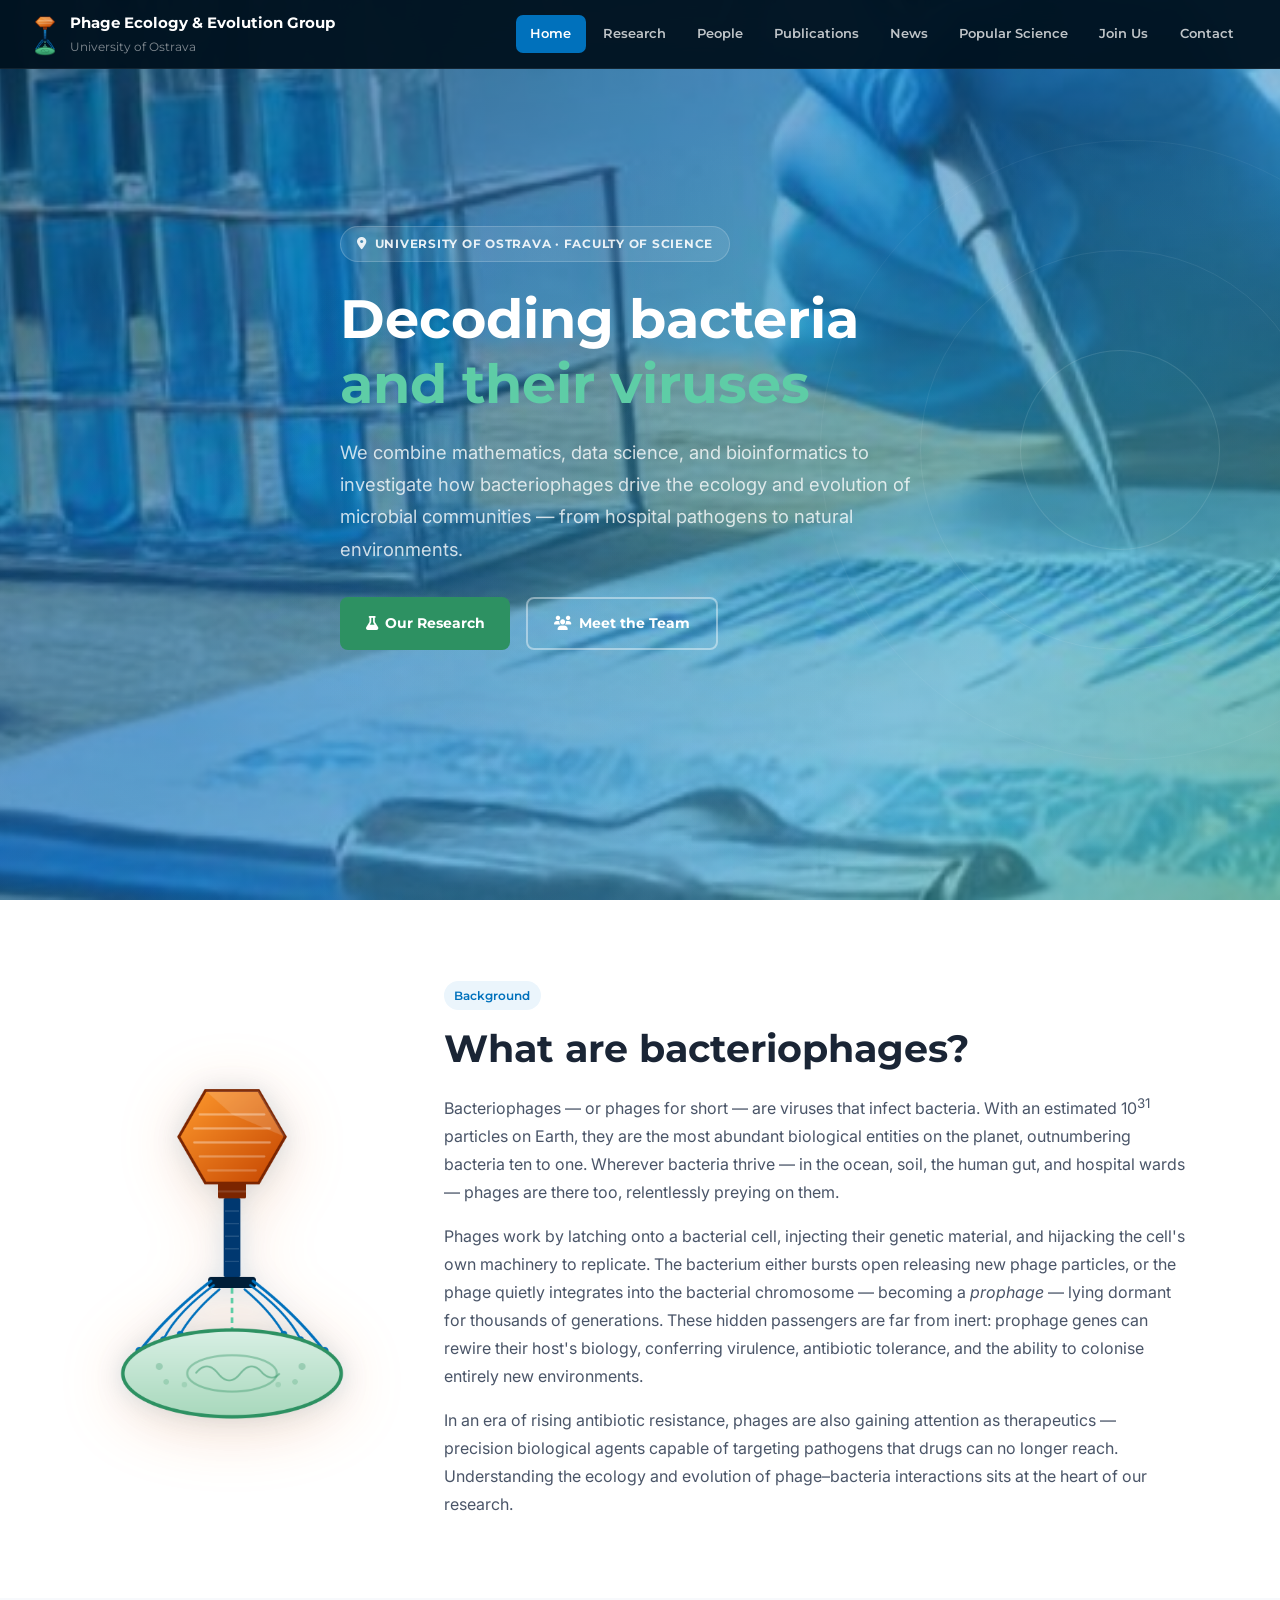
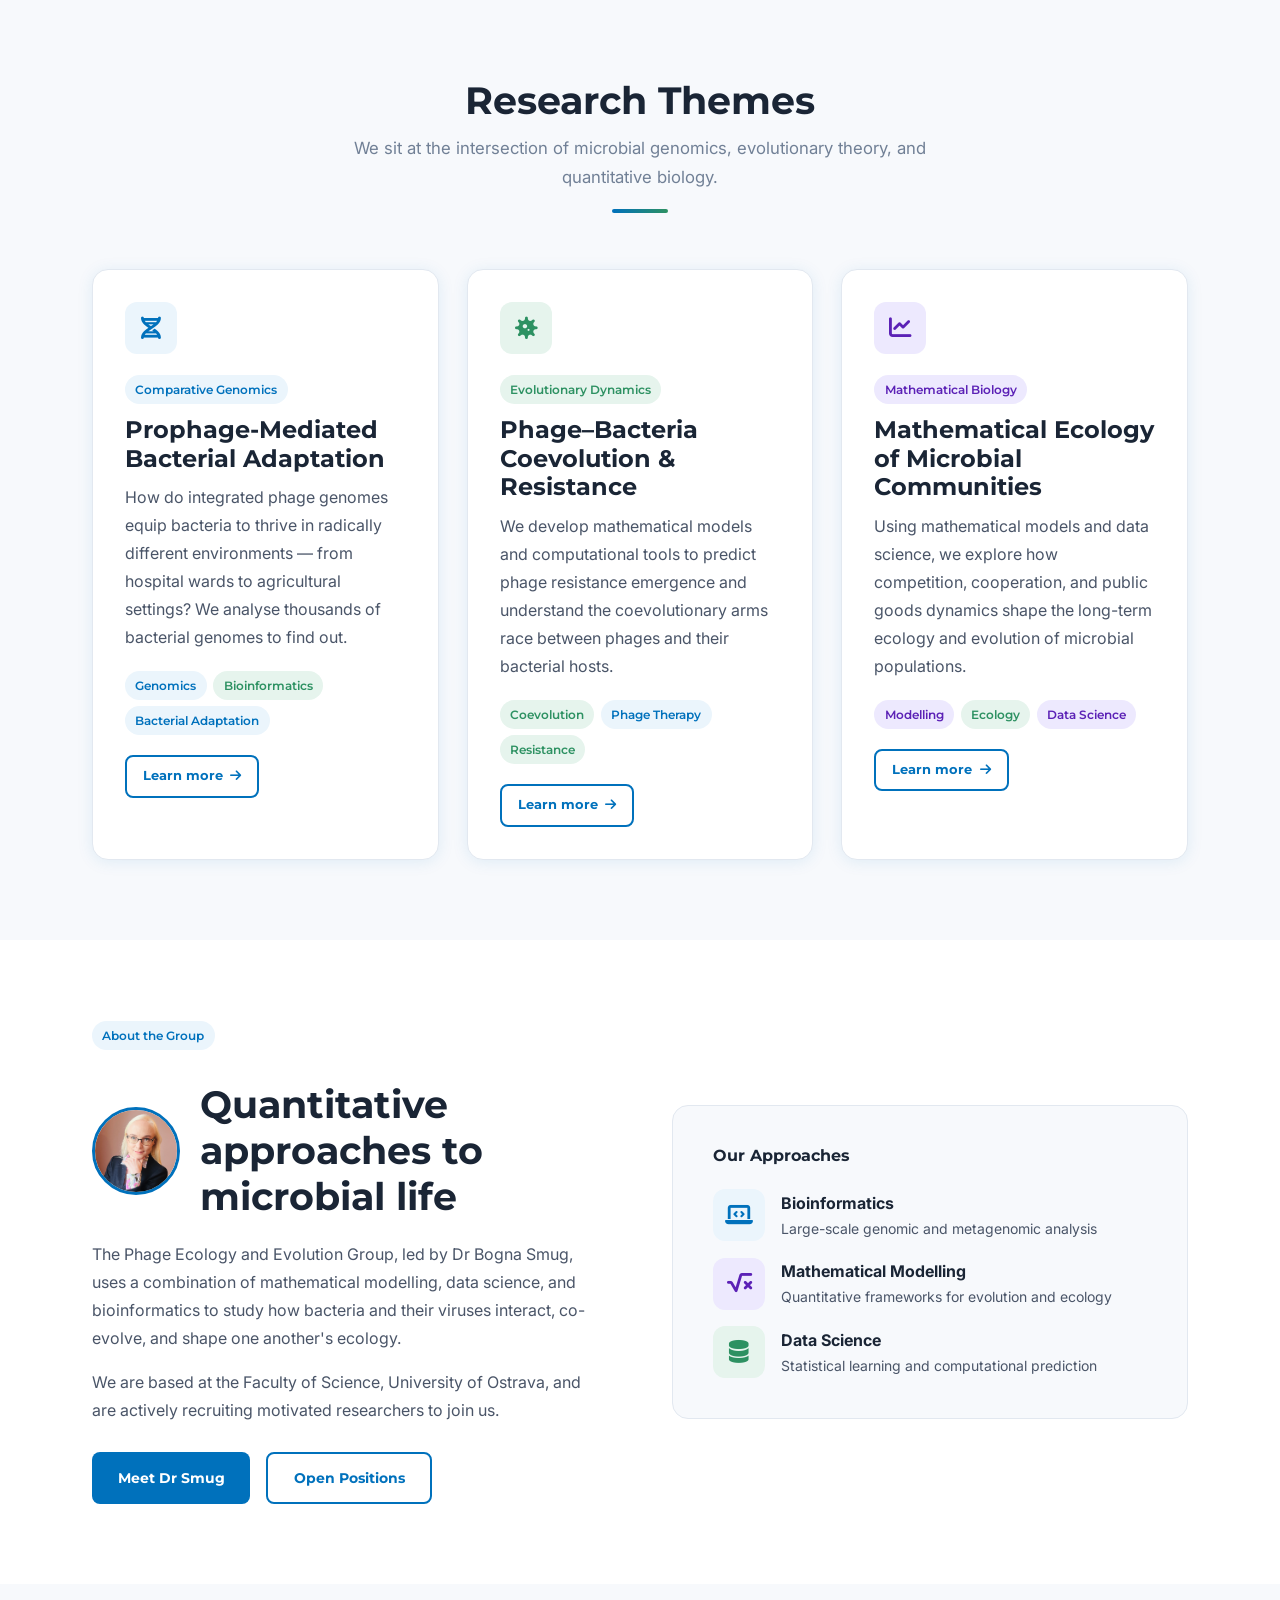
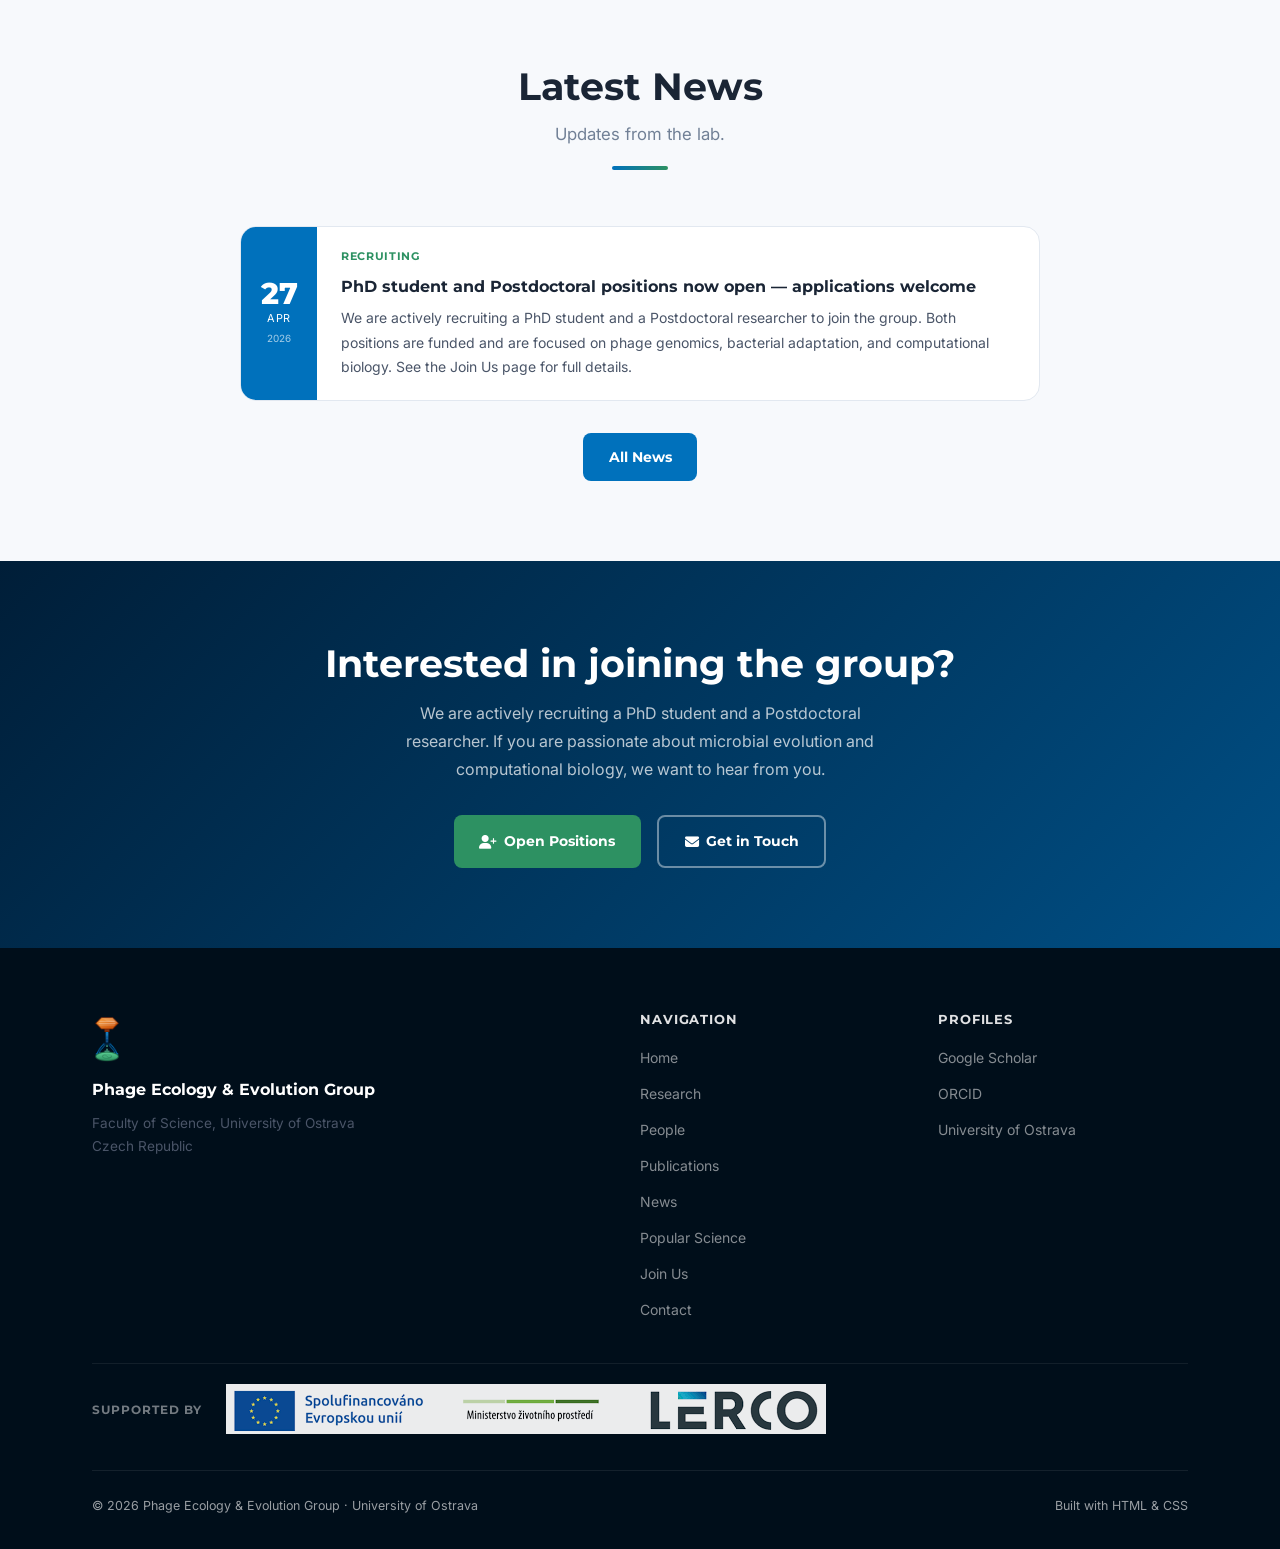
==== index.html @ f540ba01 "first version of the webpage" ====
<!DOCTYPE html>
<html lang="en">
<head>
  <meta charset="UTF-8">
  <meta name="viewport" content="width=device-width, initial-scale=1.0">
  <meta name="description" content="Phage Ecology and Evolution Group at the University of Ostrava — mathematical, computational, and genomic approaches to microbial ecology and evolution.">
  <title>Phage Ecology &amp; Evolution Group | University of Ostrava</title>
  <link rel="stylesheet" href="css/style.css">
  <link rel="stylesheet" href="https://cdnjs.cloudflare.com/ajax/libs/font-awesome/6.5.0/css/all.min.css">
</head>
<body>

<!-- NAV -->
<nav>
  <div class="nav-inner">
    <a href="index.html" class="nav-brand">
      <img src="images/group-logo.png" alt="Phage Ecology and Evolution Group" class="group-logo">
      <div>
        Phage Ecology &amp; Evolution Group
        <span class="nav-brand-sub">University of Ostrava</span>
      </div>
    </a>
    <ul class="nav-menu">
      <li><a href="index.html"        class="active">Home</a></li>
      <li><a href="research.html">Research</a></li>
      <li><a href="people.html">People</a></li>
      <li><a href="publications.html">Publications</a></li>
      <li><a href="news.html">News</a></li>
      <li><a href="popular-science.html">Popular Science</a></li>
      <li><a href="join.html">Join Us</a></li>
      <li><a href="contact.html">Contact</a></li>
    </ul>
    <button class="hamburger" aria-label="Toggle menu">
      <span></span><span></span><span></span>
    </button>
  </div>
</nav>

<!-- HERO -->
<section class="hero">
  <div class="hero-deco" aria-hidden="true">
    <div class="hd1"></div><div class="hd2"></div><div class="hd3"></div>
  </div>
  <div class="container">
    <div class="hero-content">
      <div class="eyebrow">
        <i class="fa-solid fa-location-dot"></i>
        University of Ostrava · Faculty of Science
      </div>
      <h1>Decoding bacteria<br><em>and their viruses</em></h1>
      <p>We combine mathematics, data science, and bioinformatics to investigate how bacteriophages drive the ecology and evolution of microbial communities — from hospital pathogens to natural environments.</p>
      <div class="hero-btns">
        <a href="research.html" class="btn btn-green"><i class="fa-solid fa-flask"></i> Our Research</a>
        <a href="people.html"   class="btn btn-ghost"><i class="fa-solid fa-users"></i> Meet the Team</a>
      </div>
    </div>
  </div>
</section>

<!-- WHAT ARE BACTERIOPHAGES -->
<section class="section">
  <div class="container">
    <div class="phage-explainer">

      <div class="phage-explainer-img">
        <img src="images/logo.png" alt="Bacteriophage injecting DNA into a bacterial cell"
             style="width:100%;max-width:300px;height:auto;display:block;margin:0 auto;
                    filter:drop-shadow(0 8px 32px rgba(255,120,20,.22))
                           drop-shadow(0 2px 12px rgba(0,113,188,.18));">
      </div>

      <div class="phage-explainer-text">
        <span class="tag tag-b" style="margin-bottom:1rem;">Background</span>
        <h2 style="margin-bottom:1.25rem;">What are bacteriophages?</h2>
        <p>Bacteriophages — or phages for short — are viruses that infect bacteria. With an estimated 10<sup>31</sup> particles on Earth, they are the most abundant biological entities on the planet, outnumbering bacteria ten to one. Wherever bacteria thrive — in the ocean, soil, the human gut, and hospital wards — phages are there too, relentlessly preying on them.</p>
        <p>Phages work by latching onto a bacterial cell, injecting their genetic material, and hijacking the cell's own machinery to replicate. The bacterium either bursts open releasing new phage particles, or the phage quietly integrates into the bacterial chromosome — becoming a <em>prophage</em> — lying dormant for thousands of generations. These hidden passengers are far from inert: prophage genes can rewire their host's biology, conferring virulence, antibiotic tolerance, and the ability to colonise entirely new environments.</p>
        <p>In an era of rising antibiotic resistance, phages are also gaining attention as therapeutics — precision biological agents capable of targeting pathogens that drugs can no longer reach. Understanding the ecology and evolution of phage–bacteria interactions sits at the heart of our research.</p>
      </div>

    </div>
  </div>
</section>

<!-- RESEARCH PREVIEW -->
<section class="section section-alt">
  <div class="container">
    <div class="sh">
      <h2>Research Themes</h2>
      <p>We sit at the intersection of microbial genomics, evolutionary theory, and quantitative biology.</p>
    </div>
    <div class="g3">

      <div class="card">
        <div class="card-icon ci-blue"><i class="fa-solid fa-dna"></i></div>
        <span class="tag tag-b" style="margin-bottom:.75rem;">Comparative Genomics</span>
        <h3>Prophage-Mediated Bacterial Adaptation</h3>
        <p>How do integrated phage genomes equip bacteria to thrive in radically different environments — from hospital wards to agricultural settings? We analyse thousands of bacterial genomes to find out.</p>
        <div class="tags">
          <span class="tag tag-b">Genomics</span>
          <span class="tag tag-g">Bioinformatics</span>
          <span class="tag tag-b">Bacterial Adaptation</span>
        </div>
        <p style="margin-top:1.25rem;"><a href="research.html" class="btn btn-outline" style="font-size:.8rem;padding:.5rem 1rem;">Learn more <i class="fa-solid fa-arrow-right"></i></a></p>
      </div>

      <div class="card">
        <div class="card-icon ci-green"><i class="fa-solid fa-virus"></i></div>
        <span class="tag tag-g" style="margin-bottom:.75rem;">Evolutionary Dynamics</span>
        <h3>Phage–Bacteria Coevolution &amp; Resistance</h3>
        <p>We develop mathematical models and computational tools to predict phage resistance emergence and understand the coevolutionary arms race between phages and their bacterial hosts.</p>
        <div class="tags">
          <span class="tag tag-g">Coevolution</span>
          <span class="tag tag-b">Phage Therapy</span>
          <span class="tag tag-g">Resistance</span>
        </div>
        <p style="margin-top:1.25rem;"><a href="research.html" class="btn btn-outline" style="font-size:.8rem;padding:.5rem 1rem;">Learn more <i class="fa-solid fa-arrow-right"></i></a></p>
      </div>

      <div class="card">
        <div class="card-icon ci-indigo"><i class="fa-solid fa-chart-line"></i></div>
        <span class="tag tag-i" style="margin-bottom:.75rem;">Mathematical Biology</span>
        <h3>Mathematical Ecology of Microbial Communities</h3>
        <p>Using mathematical models and data science, we explore how competition, cooperation, and public goods dynamics shape the long-term ecology and evolution of microbial populations.</p>
        <div class="tags">
          <span class="tag tag-i">Modelling</span>
          <span class="tag tag-g">Ecology</span>
          <span class="tag tag-i">Data Science</span>
        </div>
        <p style="margin-top:1.25rem;"><a href="research.html" class="btn btn-outline" style="font-size:.8rem;padding:.5rem 1rem;">Learn more <i class="fa-solid fa-arrow-right"></i></a></p>
      </div>

    </div>
  </div>
</section>

<!-- ABOUT SNIPPET -->
<section class="section">
  <div class="container">
    <div style="display:grid;grid-template-columns:1fr 1fr;gap:4rem;align-items:center;">
      <div>
        <span class="tag tag-b" style="margin-bottom:1rem;">About the Group</span>
        <div style="display:flex;align-items:center;gap:1.25rem;margin:1rem 0 1.25rem;">
          <img src="IMG_E7671.JPG" alt="Dr Bogna Smug" style="width:88px;height:88px;border-radius:50%;object-fit:cover;object-position:center top;border:3px solid var(--blue);flex-shrink:0;">
          <h2 style="margin-bottom:0;">Quantitative approaches to microbial life</h2>
        </div>
        <p>The Phage Ecology and Evolution Group, led by Dr Bogna Smug, uses a combination of mathematical modelling, data science, and bioinformatics to study how bacteria and their viruses interact, co-evolve, and shape one another's ecology.</p>
        <p>We are based at the Faculty of Science, University of Ostrava, and are actively recruiting motivated researchers to join us.</p>
        <div style="display:flex;gap:1rem;flex-wrap:wrap;margin-top:1.75rem;">
          <a href="people.html"     class="btn btn-blue">Meet Dr Smug</a>
          <a href="join.html"       class="btn btn-outline">Open Positions</a>
        </div>
      </div>
      <div style="background:var(--bg);border-radius:var(--r-lg);padding:2.5rem;border:1px solid var(--border);">
        <h4 style="margin-bottom:1.5rem;font-family:'Montserrat',sans-serif;">Our Approaches</h4>
        <div style="display:flex;flex-direction:column;gap:1rem;">
          <div style="display:flex;gap:1rem;align-items:center;">
            <div class="card-icon ci-blue" style="margin:0;flex-shrink:0;"><i class="fa-solid fa-laptop-code"></i></div>
            <div><strong>Bioinformatics</strong><p style="margin:0;font-size:.875rem;">Large-scale genomic and metagenomic analysis</p></div>
          </div>
          <div style="display:flex;gap:1rem;align-items:center;">
            <div class="card-icon ci-indigo" style="margin:0;flex-shrink:0;"><i class="fa-solid fa-square-root-variable"></i></div>
            <div><strong>Mathematical Modelling</strong><p style="margin:0;font-size:.875rem;">Quantitative frameworks for evolution and ecology</p></div>
          </div>
          <div style="display:flex;gap:1rem;align-items:center;">
            <div class="card-icon ci-green" style="margin:0;flex-shrink:0;"><i class="fa-solid fa-database"></i></div>
            <div><strong>Data Science</strong><p style="margin:0;font-size:.875rem;">Statistical learning and computational prediction</p></div>
          </div>
        </div>
      </div>
    </div>
  </div>
</section>

<!-- NEWS PREVIEW -->
<section class="section section-alt">
  <div class="container">
    <div class="sh">
      <h2>Latest News</h2>
      <p>Updates from the lab.</p>
    </div>
    <div class="news-list" style="max-width:800px;margin:0 auto;">
      <div class="ni">
        <div class="ni-date"><div class="ni-day">27</div><div class="ni-mon">Apr</div><div class="ni-yr">2026</div></div>
        <div class="ni-body">
          <span class="ni-tag">Recruiting</span>
          <div class="ni-title">PhD student and Postdoctoral positions now open — applications welcome</div>
          <p class="ni-text">We are actively recruiting a PhD student and a Postdoctoral researcher to join the group. Both positions are funded and are focused on phage genomics, bacterial adaptation, and computational biology. See the Join Us page for full details.</p>
        </div>
      </div>
    </div>
    <div class="text-center mt-2">
      <a href="news.html" class="btn btn-blue">All News</a>
    </div>
  </div>
</section>

<!-- CTA -->
<section class="cta-banner">
  <div class="container">
    <h2>Interested in joining the group?</h2>
    <p>We are actively recruiting a PhD student and a Postdoctoral researcher. If you are passionate about microbial evolution and computational biology, we want to hear from you.</p>
    <div class="cta-btns">
      <a href="join.html"    class="btn btn-green"><i class="fa-solid fa-user-plus"></i> Open Positions</a>
      <a href="contact.html" class="btn btn-ghost"><i class="fa-solid fa-envelope"></i> Get in Touch</a>
    </div>
  </div>
</section>

<!-- FOOTER -->
<footer>
  <div class="container">
    <div class="ft">
      <div>
        <img src="images/group-logo.png" alt="Phage Ecology and Evolution Group" style="height:50px;width:auto;margin-bottom:.9rem;filter:none;display:block;">
        <div class="ft-name">Phage Ecology &amp; Evolution Group</div>
        <p class="ft-desc">Faculty of Science, University of Ostrava<br>Czech Republic</p>
      </div>
      <div>
        <h4>Navigation</h4>
        <ul>
          <li><a href="index.html">Home</a></li>
          <li><a href="research.html">Research</a></li>
          <li><a href="people.html">People</a></li>
          <li><a href="publications.html">Publications</a></li>
          <li><a href="news.html">News</a></li>
          <li><a href="popular-science.html">Popular Science</a></li>
      <li><a href="join.html">Join Us</a></li>
          <li><a href="contact.html">Contact</a></li>
        </ul>
      </div>
      <div>
        <h4>Profiles</h4>
        <ul>
          <li><a href="https://scholar.google.com/citations?user=FBpahnAAAAAJ&hl=pl" target="_blank">Google Scholar</a></li>
          <li><a href="https://orcid.org/0000-0001-9364-163X" target="_blank">ORCID</a></li>
          <li><a href="https://www.osu.cz/en/" target="_blank">University of Ostrava</a></li>
        </ul>
      </div>
    </div>
    <div class="ft-support">
      <span class="ft-support-label">Supported by</span>
      <img src="lerco.png" alt="LERCO" class="ft-support-logo">
    </div>
    <div class="ft-bottom">
      <span>© 2026 Phage Ecology &amp; Evolution Group · University of Ostrava</span>
      <span>Built with HTML &amp; CSS</span>
    </div>
  </div>
</footer>

<script src="js/main.js"></script>
</body>
</html>
---- css/style.css ----
@import url('https://fonts.googleapis.com/css2?family=Inter:wght@400;500;600&family=Montserrat:wght@600;700;800&display=swap');

/* ── Variables ─────────────────────────────────────────── */
:root {
  --blue:       #0071BC;
  --blue-dark:  #004F85;
  --blue-bg:    #001e38;
  --blue-light: #EBF5FC;
  --green:      #2D9162;
  --green-dark: #1D6344;
  --green-light:#E6F4ED;
  --text:       #1A2535;
  --text-mid:   #4A5568;
  --text-light: #718096;
  --white:      #FFFFFF;
  --bg:         #F7F9FC;
  --border:     #E2E8F0;
  --shadow:     0 2px 16px rgba(0,113,188,.10);
  --shadow-lg:  0 8px 40px rgba(0,0,0,.12);
  --r:          10px;
  --r-lg:       16px;
  --ease:       all .25s ease;
}

/* ── Reset ─────────────────────────────────────────────── */
*, *::before, *::after { box-sizing: border-box; margin: 0; padding: 0; }
html { scroll-behavior: smooth; }
body { font-family: 'Inter', system-ui, sans-serif; color: var(--text); line-height: 1.75; background: var(--white); }
img  { max-width: 100%; display: block; }
a    { color: var(--blue); text-decoration: none; transition: var(--ease); }
h1, h2, h3, h4 { font-family: 'Montserrat', sans-serif; font-weight: 700; line-height: 1.2; }
h1  { font-size: clamp(2rem, 5vw, 3.4rem); }
h2  { font-size: clamp(1.6rem, 3vw, 2.4rem); }
h3  { font-size: clamp(1.15rem, 2vw, 1.5rem); }
p   { color: var(--text-mid); margin-bottom: 1rem; }
p:last-child { margin-bottom: 0; }

/* ── Layout ────────────────────────────────────────────── */
.container { max-width: 1160px; margin: 0 auto; padding: 0 2rem; }
.section    { padding: 5rem 0; }
.section-alt  { background: var(--bg); }
.section-dark { background: var(--blue-bg); }

/* ── Section heading ───────────────────────────────────── */
.sh { text-align: center; margin-bottom: 3.5rem; }
.sh h2 { margin-bottom: .6rem; }
.sh p  { color: var(--text-light); max-width: 580px; margin: 0 auto; font-size: 1.05rem; }
.sh::after { content:''; display:block; width:56px; height:4px; background: linear-gradient(90deg, var(--blue), var(--green)); margin: 1rem auto 0; border-radius: 2px; }
.section-dark .sh h2 { color: var(--white); }
.section-dark .sh p  { color: rgba(255,255,255,.65); }

/* ── Grids ─────────────────────────────────────────────── */
.g2 { display: grid; grid-template-columns: repeat(auto-fit, minmax(300px, 1fr)); gap: 1.75rem; }
.g3 { display: grid; grid-template-columns: repeat(auto-fit, minmax(260px, 1fr)); gap: 1.75rem; }

/* ── Navigation ────────────────────────────────────────── */
nav { position: fixed; inset: 0 0 auto; z-index: 1000; background: rgba(0,18,32,.96); backdrop-filter: blur(14px); border-bottom: 1px solid rgba(255,255,255,.07); }
.nav-inner { display: flex; align-items: center; justify-content: space-between; height: 68px; max-width: 1300px; margin: 0 auto; padding: 0 2rem; }
.nav-brand { display: flex; align-items: center; gap: .75rem; color: var(--white); font-family: 'Montserrat', sans-serif; font-weight: 700; font-size: .92rem; text-decoration: none; }
.nav-brand img { height: 36px; width: auto; filter: brightness(0) invert(1); opacity: .9; }
.nav-brand .group-logo { filter: none; opacity: 1; height: 44px; }
.nav-brand-sub { font-size: .72rem; color: rgba(255,255,255,.5); font-weight: 400; display: block; }
.nav-menu { display: flex; gap: .15rem; list-style: none; }
.nav-menu a { display: block; color: rgba(255,255,255,.75); font-size: .84rem; font-weight: 600; padding: .45rem .9rem; border-radius: 7px; transition: var(--ease); font-family: 'Montserrat', sans-serif; }
.nav-menu a:hover  { color: var(--white); background: rgba(255,255,255,.09); }
.nav-menu a.active { color: var(--white); background: var(--blue); }
.hamburger { display: none; flex-direction: column; gap: 5px; cursor: pointer; padding: 6px; background: none; border: none; }
.hamburger span { display: block; width: 22px; height: 2px; background: var(--white); border-radius: 2px; transition: var(--ease); }

@media (max-width: 820px) {
  .hamburger { display: flex; }
  .nav-menu  { display: none; flex-direction: column; position: absolute; top: 68px; left: 0; right: 0; background: #00111f; padding: 1rem; border-bottom: 1px solid rgba(255,255,255,.08); }
  .nav-menu.open { display: flex; }
  .nav-menu a    { padding: .7rem 1rem; }
}

/* ── Hero (home) ───────────────────────────────────────── */
.hero {
  min-height: 100vh; display: flex; flex-direction: column; justify-content: center;
  padding: 6rem 0 4rem;
  background: linear-gradient(140deg, rgba(1,51,88,.60) 0%, rgba(15,96,174,.54) 35%, rgba(47,163,220,.48) 75%, rgba(38,149,110,.56) 100%), url('../computational_biology.jpeg') center/cover no-repeat;
  color: var(--white); position: relative; overflow: hidden;
}
.hero::before {
  content: ''; position: absolute; inset: 0; pointer-events: none;
  background: radial-gradient(ellipse at 72% 55%, rgba(45,145,98,.18) 0%, transparent 55%),
              radial-gradient(ellipse at 15% 80%, rgba(0,113,188,.22) 0%, transparent 45%);
}
.hero-deco { position: absolute; inset: 0; overflow: hidden; pointer-events: none; z-index: 0; }
.hd1,.hd2,.hd3 { position: absolute; border-radius: 50%; }
.hd1 { width: 620px; height: 620px; right: -160px; top: 50%; transform: translateY(-50%); border: 1px solid rgba(255,255,255,.05); }
.hd2 { width: 400px; height: 400px; right: -40px;  top: 50%; transform: translateY(-50%); border: 1px solid rgba(255,255,255,.07); }
.hd3 { width: 200px; height: 200px; right:  60px;  top: 50%; transform: translateY(-50%); border: 1px solid rgba(255,255,255,.10); background: rgba(94,205,166,.04); }

.hero-split { display: grid; grid-template-columns: auto 1fr; gap: 3.5rem; align-items: center; position: relative; z-index: 1; }
.hero-logo-col { display: flex; align-items: center; justify-content: center; flex-shrink: 0; }
@media (max-width: 820px) { .hero-logo-col { display: none; } }
.hero-content { position: relative; z-index: 1; max-width: 700px; }
.eyebrow {
  display: inline-flex; align-items: center; gap: .5rem;
  background: rgba(255,255,255,.10); border: 1px solid rgba(255,255,255,.18);
  color: rgba(255,255,255,.88); padding: .35rem 1rem; border-radius: 100px;
  font-size: .78rem; font-weight: 700; letter-spacing: .06em; text-transform: uppercase;
  margin-bottom: 1.5rem; font-family: 'Montserrat', sans-serif;
}
.hero-content h1      { color: var(--white); margin-bottom: 1.25rem; }
.hero-content h1 em   { font-style: normal; color: #5ECDA6; }
.hero-content > p     { font-size: 1.15rem; color: rgba(255,255,255,.78); max-width: 600px; margin-bottom: 2rem; }
.hero-btns            { display: flex; gap: 1rem; flex-wrap: wrap; margin-bottom: 3.5rem; }
.hero-stats           { display: flex; gap: 2.5rem; flex-wrap: wrap; padding-top: 2.5rem; border-top: 1px solid rgba(255,255,255,.12); }
.stat-n { font-size: 2.2rem; font-weight: 800; color: var(--white); font-family: 'Montserrat', sans-serif; line-height: 1; }
.stat-l { font-size: .78rem; color: rgba(255,255,255,.5); margin-top: .2rem; }

/* ── Buttons ───────────────────────────────────────────── */
.btn { display: inline-flex; align-items: center; gap: .45rem; padding: .75rem 1.6rem; border-radius: 8px; font-weight: 700; font-size: .88rem; transition: var(--ease); font-family: 'Montserrat', sans-serif; border: none; cursor: pointer; }
.btn-green { background: var(--green); color: var(--white); }
.btn-green:hover { background: var(--green-dark); color: var(--white); transform: translateY(-2px); box-shadow: 0 6px 20px rgba(45,145,98,.35); }
.btn-ghost { background: transparent; border: 2px solid rgba(255,255,255,.42); color: var(--white); }
.btn-ghost:hover { border-color: var(--white); background: rgba(255,255,255,.10); color: var(--white); transform: translateY(-2px); }
.btn-blue  { background: var(--blue); color: var(--white); }
.btn-blue:hover  { background: var(--blue-dark); color: var(--white); transform: translateY(-2px); box-shadow: var(--shadow); }
.btn-outline { background: transparent; border: 2px solid var(--blue); color: var(--blue); }
.btn-outline:hover { background: var(--blue); color: var(--white); transform: translateY(-2px); }

/* ── Card ──────────────────────────────────────────────── */
.card { background: var(--white); border-radius: var(--r-lg); padding: 2rem; border: 1px solid var(--border); box-shadow: var(--shadow); transition: var(--ease); }
.card:hover { transform: translateY(-4px); box-shadow: var(--shadow-lg); }
.card h3 { margin-bottom: .6rem; }
.card-icon { width: 52px; height: 52px; border-radius: 12px; display: flex; align-items: center; justify-content: center; font-size: 1.4rem; margin-bottom: 1.25rem; }
.ci-blue   { background: var(--blue-light);  color: var(--blue); }
.ci-green  { background: var(--green-light); color: var(--green); }
.ci-indigo { background: #EDE9FE; color: #5B21B6; }

/* ── Tags ──────────────────────────────────────────────── */
.tag { font-size: .75rem; font-weight: 600; padding: .25rem .65rem; border-radius: 100px; font-family: 'Montserrat', sans-serif; display: inline-block; }
.tag-b { background: var(--blue-light);  color: var(--blue); }
.tag-g { background: var(--green-light); color: var(--green); }
.tag-i { background: #EDE9FE; color: #5B21B6; }
.tags  { display: flex; flex-wrap: wrap; gap: .4rem; margin-top: 1.25rem; }

/* ── Page hero (inner pages) ───────────────────────────── */
.ph   { background: linear-gradient(140deg, #001525 0%, #002f55 50%, #0071BC 100%); padding: 8rem 0 4rem; text-align: center; }
.ph h1 { color: var(--white); margin-bottom: .75rem; }
.ph p  { color: rgba(255,255,255,.72); font-size: 1.05rem; max-width: 560px; margin: 0 auto; }

/* ── Research themes ───────────────────────────────────── */
.rt { display: grid; grid-template-columns: 1fr 1fr; gap: 4rem; align-items: center; padding: 4.5rem 0; border-bottom: 1px solid var(--border); }
.rt:last-child { border-bottom: none; }
.rt.flip { direction: rtl; }
.rt.flip > * { direction: ltr; }
@media (max-width: 820px) { .rt, .rt.flip { grid-template-columns: 1fr; direction: ltr; } }

.rt-visual { border-radius: var(--r-lg); overflow: hidden; aspect-ratio: 4/3; position: relative; display: flex; align-items: center; justify-content: center; flex-direction: column; gap: 1.2rem; }
.rv-1 { background: linear-gradient(135deg, #001e38 0%, #003f70 50%, #0071BC 100%); }
.rv-2 { background: linear-gradient(135deg, #001525 0%, #003325 50%, #1D6344 100%); }
.rv-3 { background: linear-gradient(135deg, #1A0030 0%, #3B1070 50%, #5B21B6 100%); }
.rt-vis-icon { font-size: 5.5rem; color: rgba(255,255,255,.12); }
.rt-vis-sub  { color: rgba(255,255,255,.5); font-size: .75rem; font-family: 'Montserrat', sans-serif; font-weight: 700; letter-spacing: .1em; text-transform: uppercase; }
.rt-vis-nodes { display: flex; gap: 1rem; }
.rt-vis-node  { width: 36px; height: 36px; border-radius: 50%; background: rgba(255,255,255,.12); border: 2px solid rgba(255,255,255,.25); }
.rt-vis-node.accent { background: rgba(94,205,166,.25); border-color: rgba(94,205,166,.5); }

.rt-tag { display: inline-block; font-size: .72rem; font-weight: 700; text-transform: uppercase; letter-spacing: .06em; padding: .28rem .7rem; border-radius: 100px; margin-bottom: .75rem; font-family: 'Montserrat', sans-serif; }
.rt-tag-b { background: var(--blue-light);  color: var(--blue); }
.rt-tag-g { background: var(--green-light); color: var(--green); }
.rt-tag-i { background: #EDE9FE; color: #5B21B6; }
.rt h3 { margin-bottom: .8rem; }

/* ── People ────────────────────────────────────────────── */
.pc { text-align: center; }
.avatar { width: 200px; height: 200px; border-radius: 50%; margin: 0 auto 1.25rem; overflow: hidden; border: 4px solid var(--blue); box-shadow: 0 4px 28px rgba(0,113,188,.22); }
.avatar img { width: 100%; height: 100%; object-fit: cover; }
.pc-name  { font-size: 1.3rem; margin-bottom: .2rem; }
.pc-role  { color: var(--blue); font-size: .88rem; font-weight: 700; margin-bottom: .2rem; font-family: 'Montserrat', sans-serif; }
.pc-affil { color: var(--text-light); font-size: .8rem; margin-bottom: 1rem; }
.pc-bio   { font-size: .9rem; color: var(--text-mid); margin-bottom: 1.25rem; text-align: left; }
.pc-links { display: flex; justify-content: center; gap: .5rem; flex-wrap: wrap; }
.pc-link  { display: inline-flex; align-items: center; gap: .3rem; background: var(--bg); border: 1px solid var(--border); color: var(--text-mid); padding: .32rem .75rem; border-radius: 6px; font-size: .78rem; font-weight: 600; transition: var(--ease); font-family: 'Montserrat', sans-serif; }
.pc-link:hover { background: var(--blue); border-color: var(--blue); color: var(--white); }

.opening { background: var(--white); border: 2px dashed var(--border); border-radius: var(--r-lg); padding: 2.5rem; text-align: center; }
.opening i { font-size: 2.5rem; color: var(--border); margin-bottom: 1rem; display: block; }
.opening h3 { color: var(--text-mid); margin-bottom: .5rem; font-size: 1.1rem; }
.opening p  { font-size: .9rem; }
.opening .btn { margin-top: 1.25rem; }

/* ── Publications ──────────────────────────────────────── */
.pub-metrics { display: flex; gap: 1.5rem; margin-bottom: 3rem; flex-wrap: wrap; }
.pm     { text-align: center; background: var(--white); border: 1px solid var(--border); border-radius: var(--r); padding: 1.25rem 2rem; flex: 1; min-width: 130px; box-shadow: var(--shadow); }
.pm-n   { font-size: 2rem; font-weight: 800; color: var(--blue); font-family: 'Montserrat', sans-serif; line-height: 1; }
.pm-l   { font-size: .78rem; color: var(--text-light); margin-top: .25rem; }
.pub-links { display: flex; gap: .75rem; margin-bottom: 2.5rem; flex-wrap: wrap; }

.pub    { background: var(--white); border: 1px solid var(--border); border-radius: var(--r); padding: 1.4rem 1.6rem; margin-bottom: .85rem; display: flex; gap: 1.25rem; align-items: flex-start; transition: var(--ease); }
.pub:hover { border-color: var(--blue); box-shadow: var(--shadow); }
.pub-yr    { background: var(--blue-light); color: var(--blue); font-weight: 700; font-size: .82rem; padding: .3rem .6rem; border-radius: 6px; white-space: nowrap; font-family: 'Montserrat', sans-serif; flex-shrink: 0; margin-top: .15rem; }
.pub-body  { flex: 1; min-width: 0; }
.pub-title { font-weight: 700; font-size: .95rem; margin-bottom: .3rem; color: var(--text); font-family: 'Montserrat', sans-serif; line-height: 1.4; }
.pub-auth  { font-size: .83rem; color: var(--text-light); margin-bottom: .3rem; }
.pub-auth b { color: var(--blue); font-weight: 700; }
.pub-venue { font-size: .83rem; color: var(--text-mid); font-style: italic; }
.pub-cites { text-align: center; flex-shrink: 0; min-width: 52px; }
.pub-cn    { font-size: 1.35rem; font-weight: 800; color: var(--blue); font-family: 'Montserrat', sans-serif; line-height: 1; }
.pub-cl    { font-size: .68rem; color: var(--text-light); }
@media (max-width: 600px) { .pub { flex-direction: column; } .pub-cites { display: flex; align-items: center; gap: .5rem; } }

/* ── News ──────────────────────────────────────────────── */
.news-list { display: flex; flex-direction: column; gap: 1.25rem; }
.ni       { background: var(--white); border: 1px solid var(--border); border-radius: var(--r-lg); overflow: hidden; display: flex; transition: var(--ease); }
.ni:hover { transform: translateY(-3px); box-shadow: var(--shadow-lg); border-color: var(--blue); }
.ni-date  { background: var(--blue); color: var(--white); padding: 1.25rem 1rem; display: flex; flex-direction: column; align-items: center; justify-content: center; min-width: 76px; }
.ni-day   { font-size: 1.9rem; font-weight: 800; line-height: 1; font-family: 'Montserrat', sans-serif; }
.ni-mon   { font-size: .68rem; text-transform: uppercase; letter-spacing: .05em; }
.ni-yr    { font-size: .62rem; opacity: .65; margin-top: .1rem; }
.ni-body  { padding: 1.25rem 1.5rem; flex: 1; }
.ni-tag   { font-size: .7rem; font-weight: 700; text-transform: uppercase; letter-spacing: .06em; color: var(--green); margin-bottom: .4rem; font-family: 'Montserrat', sans-serif; display: block; }
.ni-title { font-size: 1rem; font-weight: 700; margin-bottom: .35rem; color: var(--text); font-family: 'Montserrat', sans-serif; }
.ni-text  { font-size: .875rem; color: var(--text-mid); }

/* ── Join Us ───────────────────────────────────────────── */
.pos-card { background: var(--white); border: 1px solid var(--border); border-left: 5px solid var(--blue); border-radius: var(--r-lg); padding: 2.5rem; margin-bottom: 2rem; transition: var(--ease); }
.pos-card:hover { box-shadow: var(--shadow-lg); }
.pos-card.postdoc { border-left-color: var(--green); }
.pos-badge { display: inline-block; font-size: .72rem; font-weight: 700; text-transform: uppercase; letter-spacing: .06em; padding: .28rem .75rem; border-radius: 100px; margin-bottom: 1.25rem; font-family: 'Montserrat', sans-serif; }
.pb-blue  { background: var(--blue-light);  color: var(--blue); }
.pb-green { background: var(--green-light); color: var(--green); }
.pos-title { margin-bottom: .75rem; }
.pos-list  { list-style: none; padding: 0; margin: 1rem 0 1.5rem; }
.pos-list li { padding: .4rem 0 .4rem 1.6rem; position: relative; color: var(--text-mid); font-size: .925rem; }
.pos-list li::before { content: '✓'; position: absolute; left: 0; color: var(--green); font-weight: 700; }
.pos-footer { display: flex; gap: 1rem; align-items: center; flex-wrap: wrap; padding-top: 1.25rem; border-top: 1px solid var(--border); }
.pos-detail { display: inline-flex; align-items: center; gap: .4rem; font-size: .82rem; color: var(--text-light); }
.pos-detail i { color: var(--blue); }

/* ── Contact ───────────────────────────────────────────── */
.cg { display: grid; grid-template-columns: 1fr 1fr; gap: 4rem; align-items: start; }
@media (max-width: 740px) { .cg { grid-template-columns: 1fr; gap: 2.5rem; } }
.ci-row   { display: flex; gap: 1rem; align-items: flex-start; margin-bottom: 1.75rem; }
.ci-icon  { width: 46px; height: 46px; border-radius: 11px; background: var(--blue-light); color: var(--blue); display: flex; align-items: center; justify-content: center; font-size: 1.1rem; flex-shrink: 0; }
.ci-label { font-size: .76rem; color: var(--text-light); font-weight: 700; text-transform: uppercase; letter-spacing: .05em; font-family: 'Montserrat', sans-serif; margin-bottom: .18rem; }
.ci-val   { font-size: .95rem; color: var(--text); font-weight: 500; }
.ci-val a:hover { color: var(--blue-dark); }

.profile-links { display: flex; flex-direction: column; gap: .75rem; }
.pl       { display: flex; align-items: center; gap: 1rem; background: var(--bg); border: 1px solid var(--border); border-radius: var(--r); padding: 1rem 1.25rem; transition: var(--ease); }
.pl:hover { background: var(--blue-light); border-color: var(--blue); }
.pl-icon  { width: 44px; height: 44px; border-radius: 10px; background: var(--blue); color: var(--white); display: flex; align-items: center; justify-content: center; font-size: 1.1rem; flex-shrink: 0; }
.pl-name  { font-size: .9rem; font-weight: 700; color: var(--text); font-family: 'Montserrat', sans-serif; display: block; }
.pl-desc  { font-size: .78rem; color: var(--text-light); display: block; }
.pl-arrow { color: var(--text-light); margin-left: auto; }

/* ── CTA Banner ────────────────────────────────────────── */
.cta-banner { background: linear-gradient(135deg, var(--blue-bg) 0%, var(--blue-dark) 100%); color: var(--white); padding: 5rem 0; text-align: center; }
.cta-banner h2 { color: var(--white); margin-bottom: .75rem; }
.cta-banner p  { color: rgba(255,255,255,.72); margin-bottom: 2rem; max-width: 520px; margin-left: auto; margin-right: auto; }
.cta-btns { display: flex; justify-content: center; gap: 1rem; flex-wrap: wrap; }

/* ── Footer ────────────────────────────────────────────── */
footer { background: #000e1a; color: rgba(255,255,255,.6); padding: 4rem 0 2rem; }
.ft    { display: grid; grid-template-columns: 2fr 1fr 1fr; gap: 3rem; margin-bottom: 2rem; }
@media (max-width: 720px) { .ft { grid-template-columns: 1fr; gap: 2rem; } }
.ft-support { display: flex; align-items: center; gap: 1.5rem; padding: 1.25rem 0 1.75rem; border-top: 1px solid rgba(255,255,255,.07); margin-bottom: .5rem; flex-wrap: wrap; }
.ft-support-label { font-size: .75rem; font-family: 'Montserrat', sans-serif; font-weight: 700; text-transform: uppercase; letter-spacing: .08em; color: rgba(255,255,255,.45); white-space: nowrap; }
.ft-support-logo { height: auto; max-height: 64px; width: auto; max-width: none; opacity: .92; display: block; }
.ft-logo  { height: 38px; width: auto; margin-bottom: 1rem; filter: brightness(0) invert(1); opacity: .65; }
.ft-name  { color: var(--white); font-family: 'Montserrat', sans-serif; font-weight: 700; font-size: 1rem; margin-bottom: .5rem; }
.ft-desc  { font-size: .85rem; line-height: 1.7; }
footer h4 { color: rgba(255,255,255,.88); font-size: .8rem; font-family: 'Montserrat', sans-serif; text-transform: uppercase; letter-spacing: .07em; margin-bottom: 1rem; }
footer ul { list-style: none; }
footer li { margin-bottom: .5rem; }
footer a  { color: rgba(255,255,255,.52); font-size: .875rem; transition: var(--ease); }
footer a:hover { color: var(--white); }
.ft-bottom { border-top: 1px solid rgba(255,255,255,.08); padding-top: 1.5rem; display: flex; justify-content: space-between; align-items: center; font-size: .78rem; flex-wrap: wrap; gap: .5rem; }

/* ── Phage explainer (home) ────────────────────────────── */
.phage-explainer {
  display: grid;
  grid-template-columns: 280px 1fr;
  gap: 4.5rem;
  align-items: center;
}
.phage-explainer-img { flex-shrink: 0; }
@media (max-width: 820px) {
  .phage-explainer { grid-template-columns: 1fr; gap: 2.5rem; }
  .phage-explainer-img { max-width: 220px; margin: 0 auto; }
}

/* ── Outreach cards (Popular Science) ─────────────────── */
.outreach-card {
  display: grid;
  grid-template-columns: 260px 1fr;
  gap: 0;
  border: 1px solid var(--border);
  border-radius: var(--r-lg);
  overflow: hidden;
  background: var(--white);
  box-shadow: var(--shadow);
  transition: var(--ease);
}
.outreach-card:hover { box-shadow: var(--shadow-lg); transform: translateY(-2px); }
.oc-img {
  height: 220px;
  overflow: hidden;
  background: var(--bg);
  flex-shrink: 0;
}
.oc-img-radio {
  display: flex;
  flex-direction: column;
  align-items: center;
  justify-content: center;
  gap: .75rem;
  background: linear-gradient(135deg, #1a0033 0%, #4a0080 100%);
  color: rgba(255,255,255,.85);
  font-family: 'Montserrat', sans-serif;
  font-weight: 700;
  font-size: .85rem;
  letter-spacing: .04em;
}
.oc-img-radio i { font-size: 2.5rem; opacity: .8; }
.oc-body { padding: 1.75rem 2rem; display: flex; flex-direction: column; }
.oc-title { font-family: 'Montserrat', sans-serif; font-weight: 700; font-size: 1.05rem; color: var(--text); margin-bottom: .75rem; line-height: 1.35; }
.oc-text  { font-size: .9rem; color: var(--text-mid); line-height: 1.7; flex: 1; }
@media (max-width: 700px) {
  .outreach-card { grid-template-columns: 1fr; }
  .oc-img { height: 180px; }
}

/* ── Utility ───────────────────────────────────────────── */
.text-center { text-align: center; }
.mt-1 { margin-top: 1rem; }
.mt-2 { margin-top: 2rem; }
.mb-2 { margin-bottom: 2rem; }
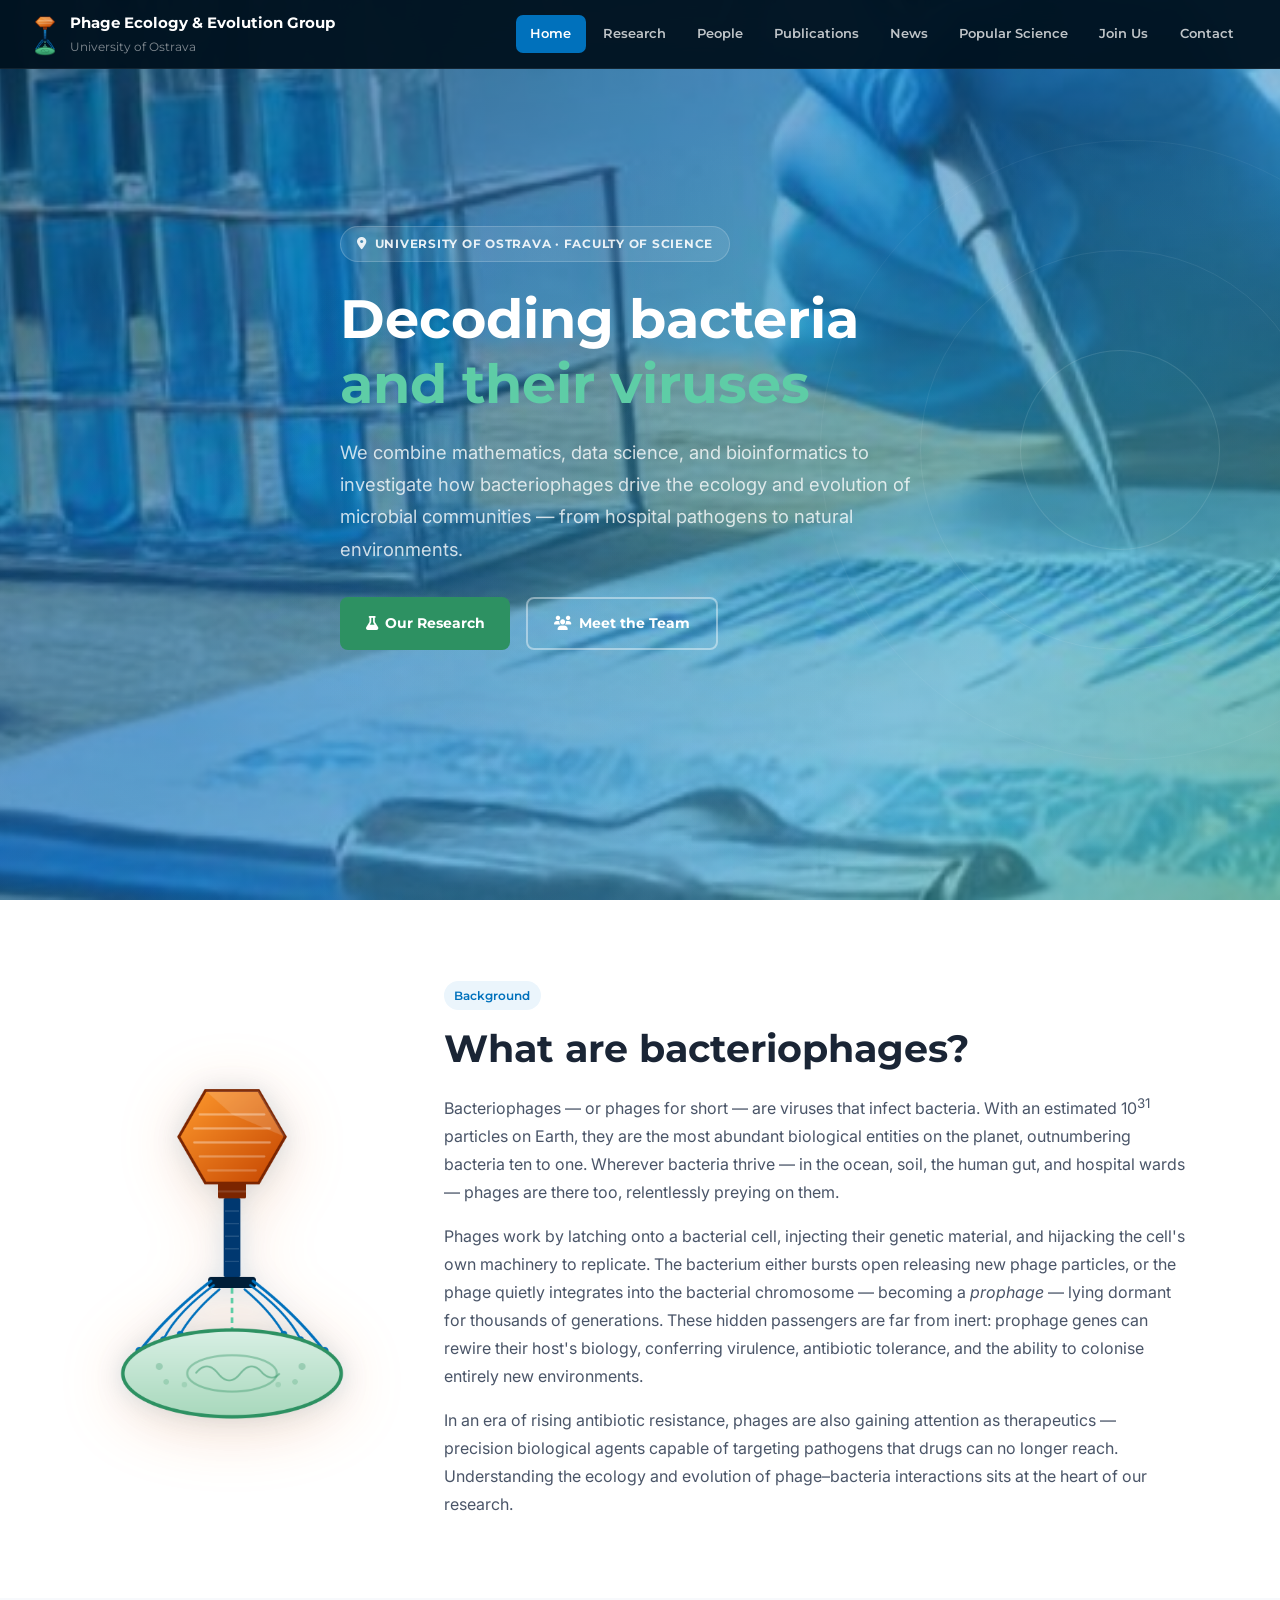
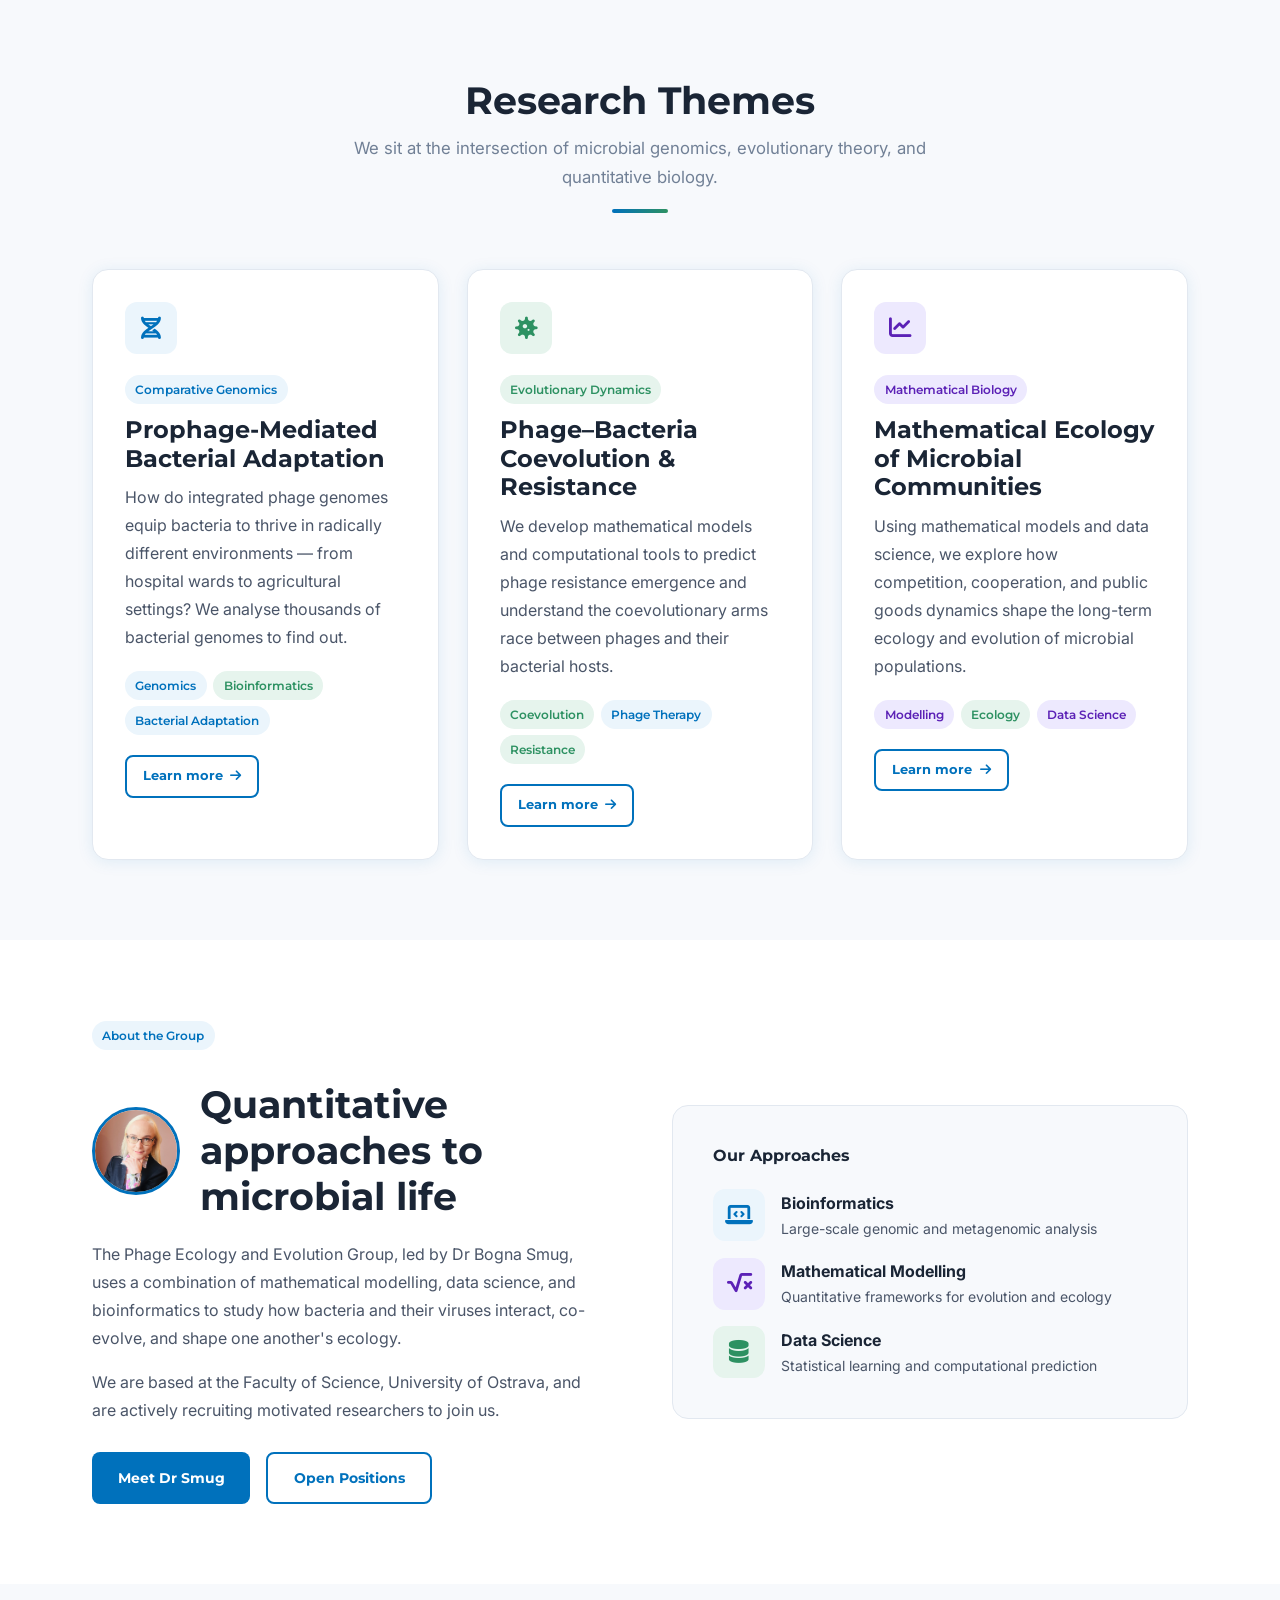
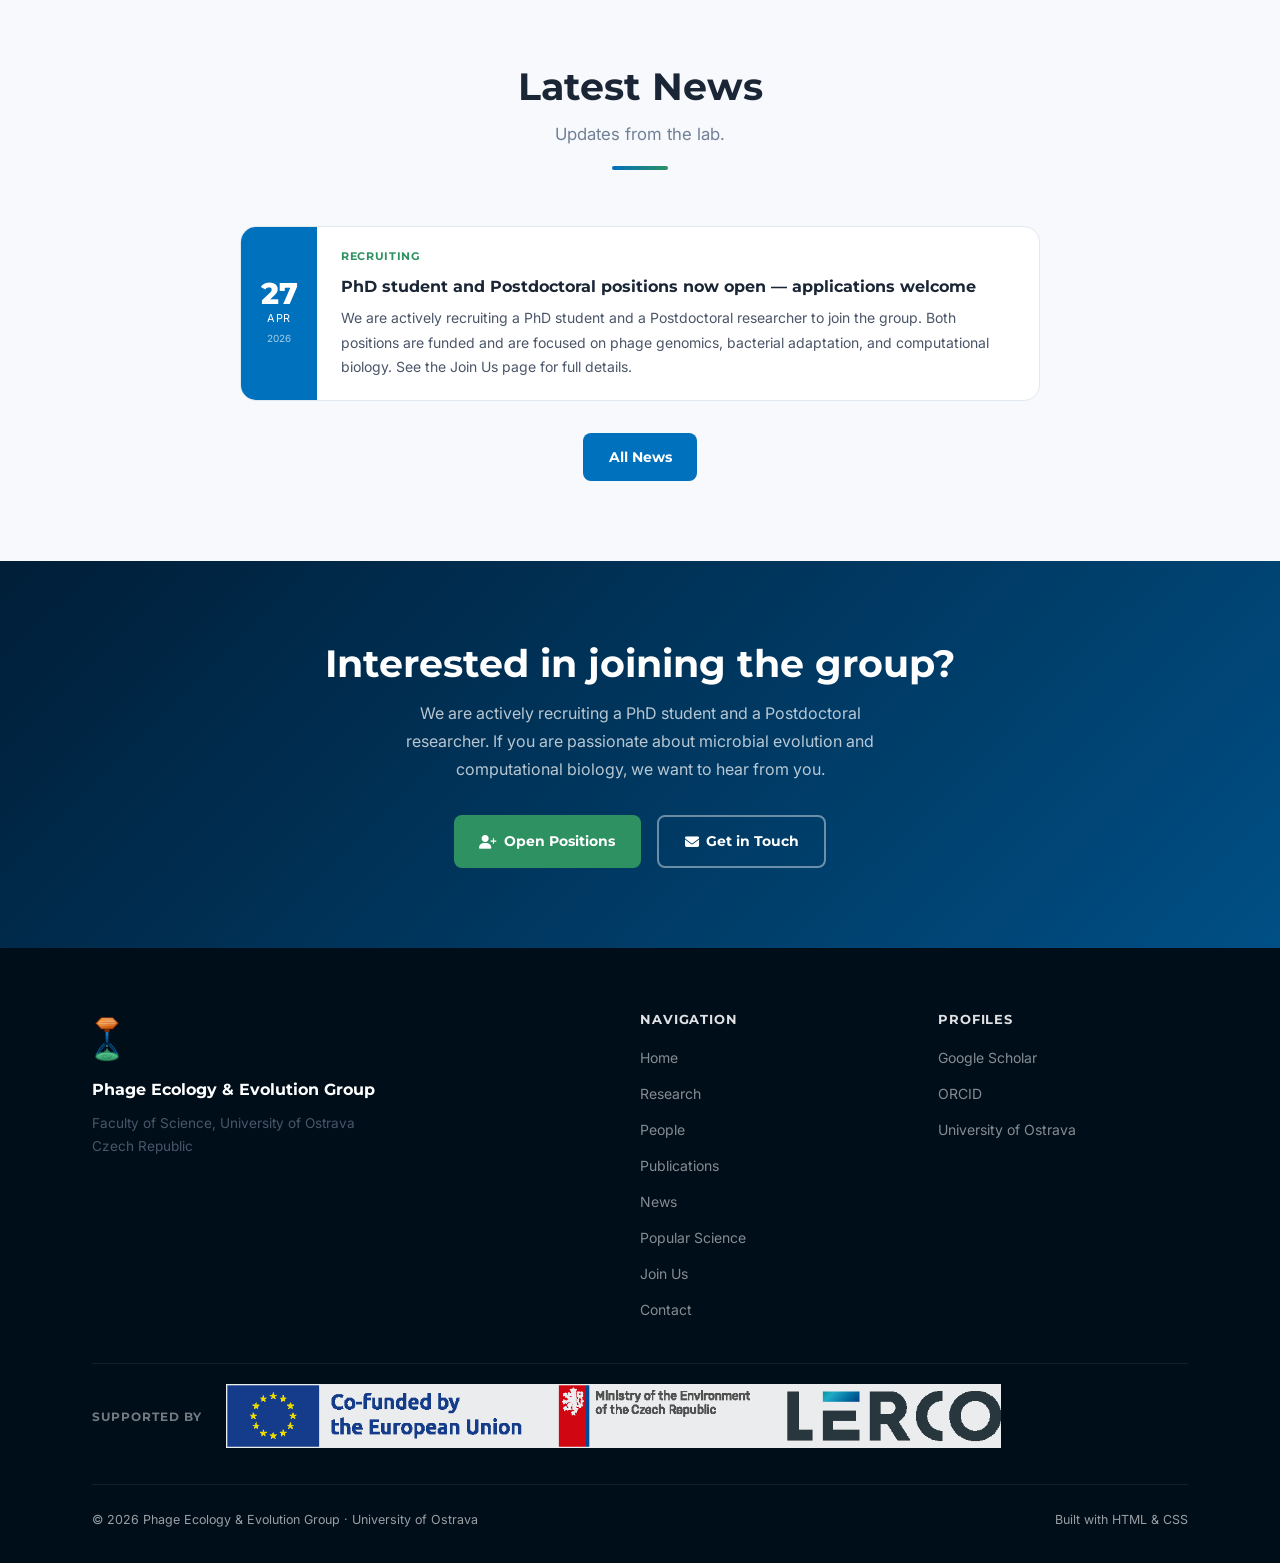
==== commit 5e454327: "webpage update and cleanup" ====
--- a/index.html
+++ b/index.html
@@ -239,7 +239,7 @@
     </div>
     <div class="ft-support">
       <span class="ft-support-label">Supported by</span>
-      <img src="lerco.png" alt="LERCO" class="ft-support-logo">
+      <img src="images/lerco.png" alt="LERCO" class="ft-support-logo">
     </div>
     <div class="ft-bottom">
       <span>© 2026 Phage Ecology &amp; Evolution Group · University of Ostrava</span>
--- a/css/style.css
+++ b/css/style.css
@@ -78,7 +78,7 @@
 .hero {
   min-height: 100vh; display: flex; flex-direction: column; justify-content: center;
   padding: 6rem 0 4rem;
-  background: linear-gradient(140deg, rgba(1,51,88,.60) 0%, rgba(15,96,174,.54) 35%, rgba(47,163,220,.48) 75%, rgba(38,149,110,.56) 100%), url('../computational_biology.jpeg') center/cover no-repeat;
+  background: linear-gradient(140deg, rgba(1,51,88,.60) 0%, rgba(15,96,174,.54) 35%, rgba(47,163,220,.48) 75%, rgba(38,149,110,.56) 100%), url('../images/computational_biology.jpeg') center/cover no-repeat;
   color: var(--white); position: relative; overflow: hidden;
 }
 .hero::before {
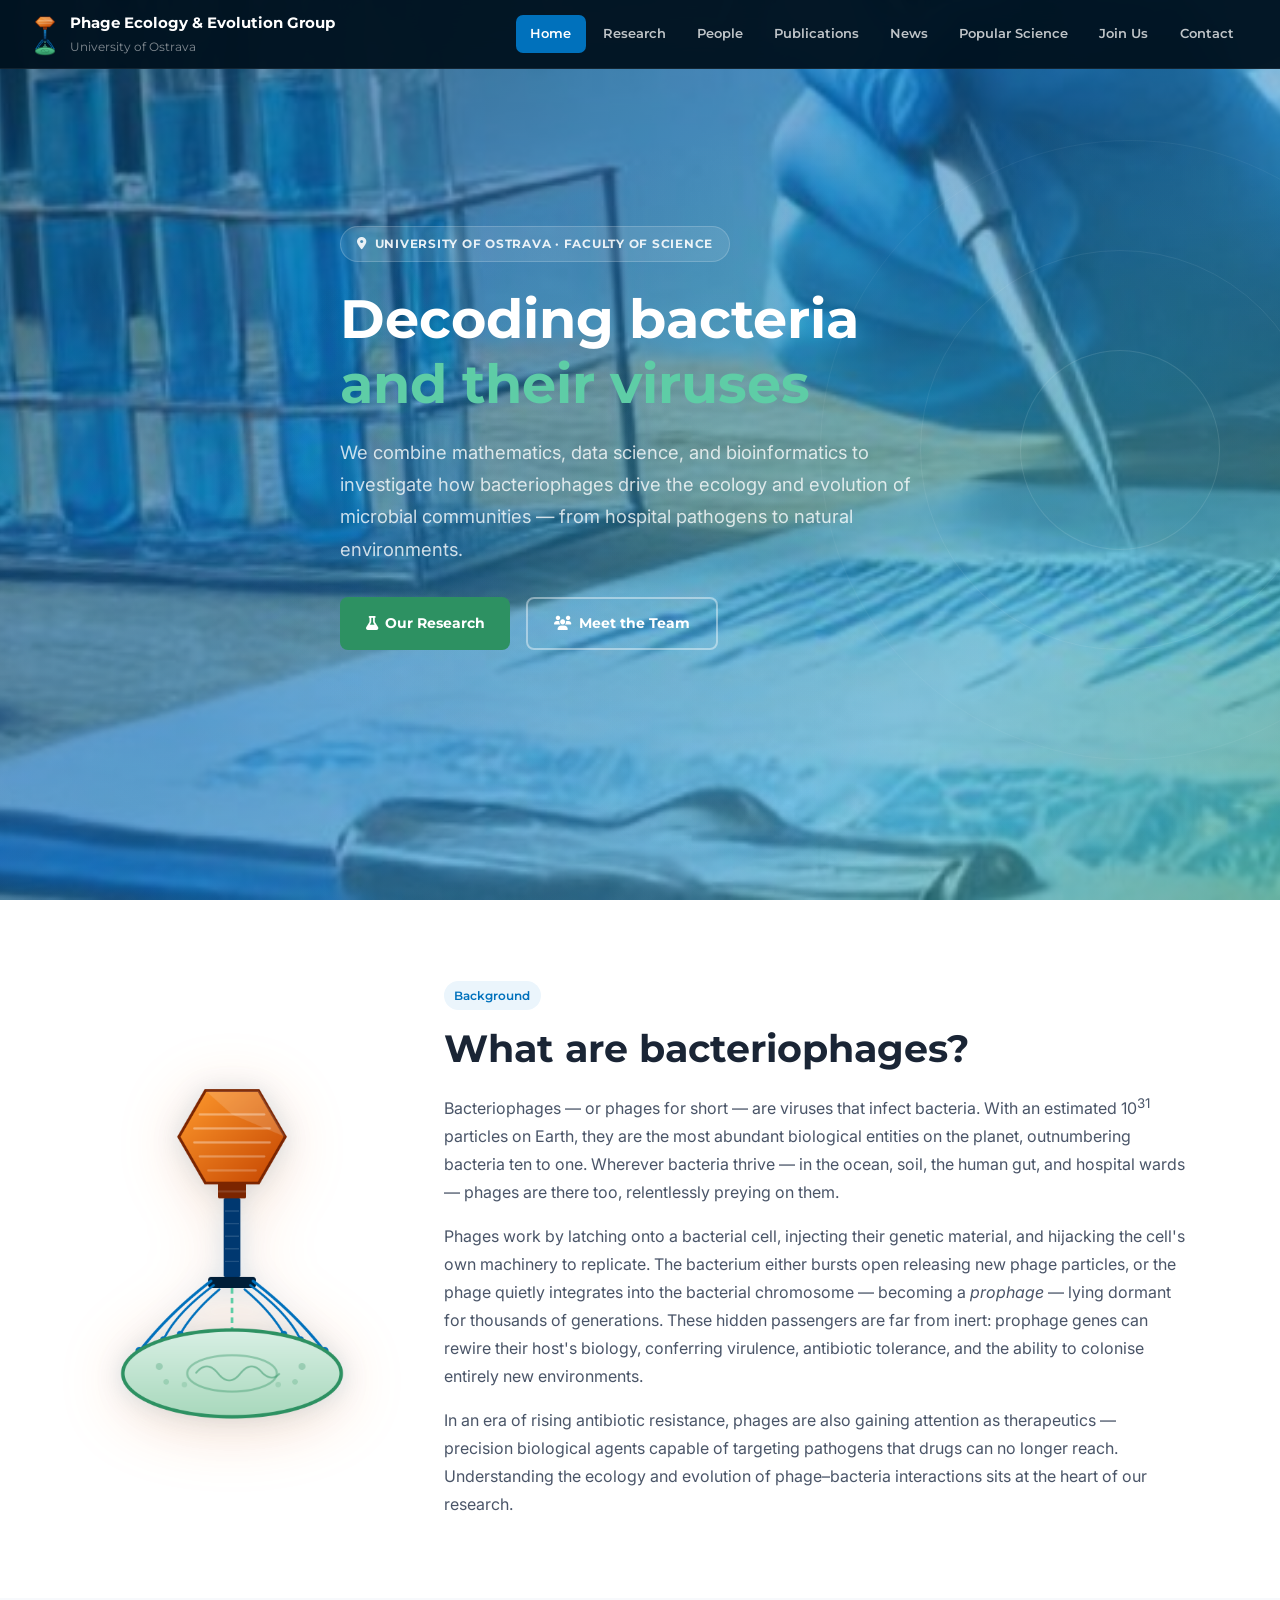
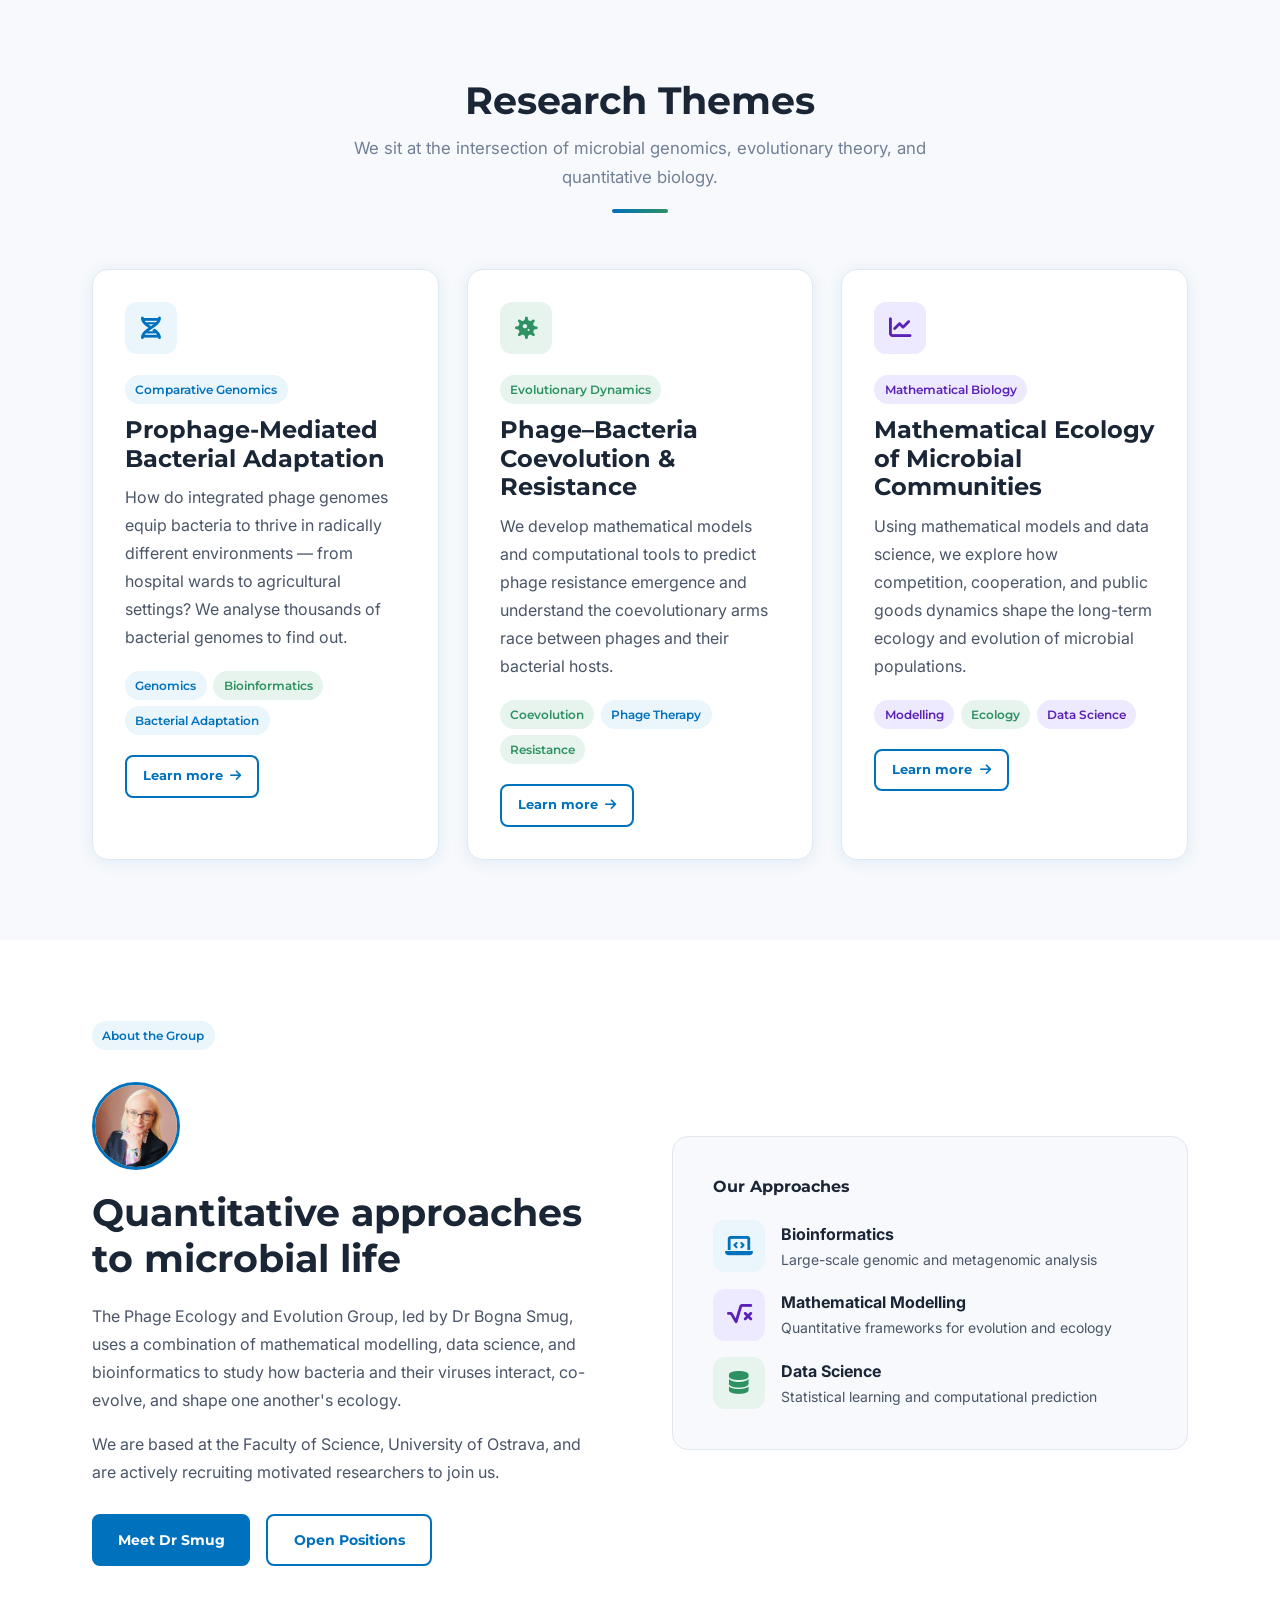
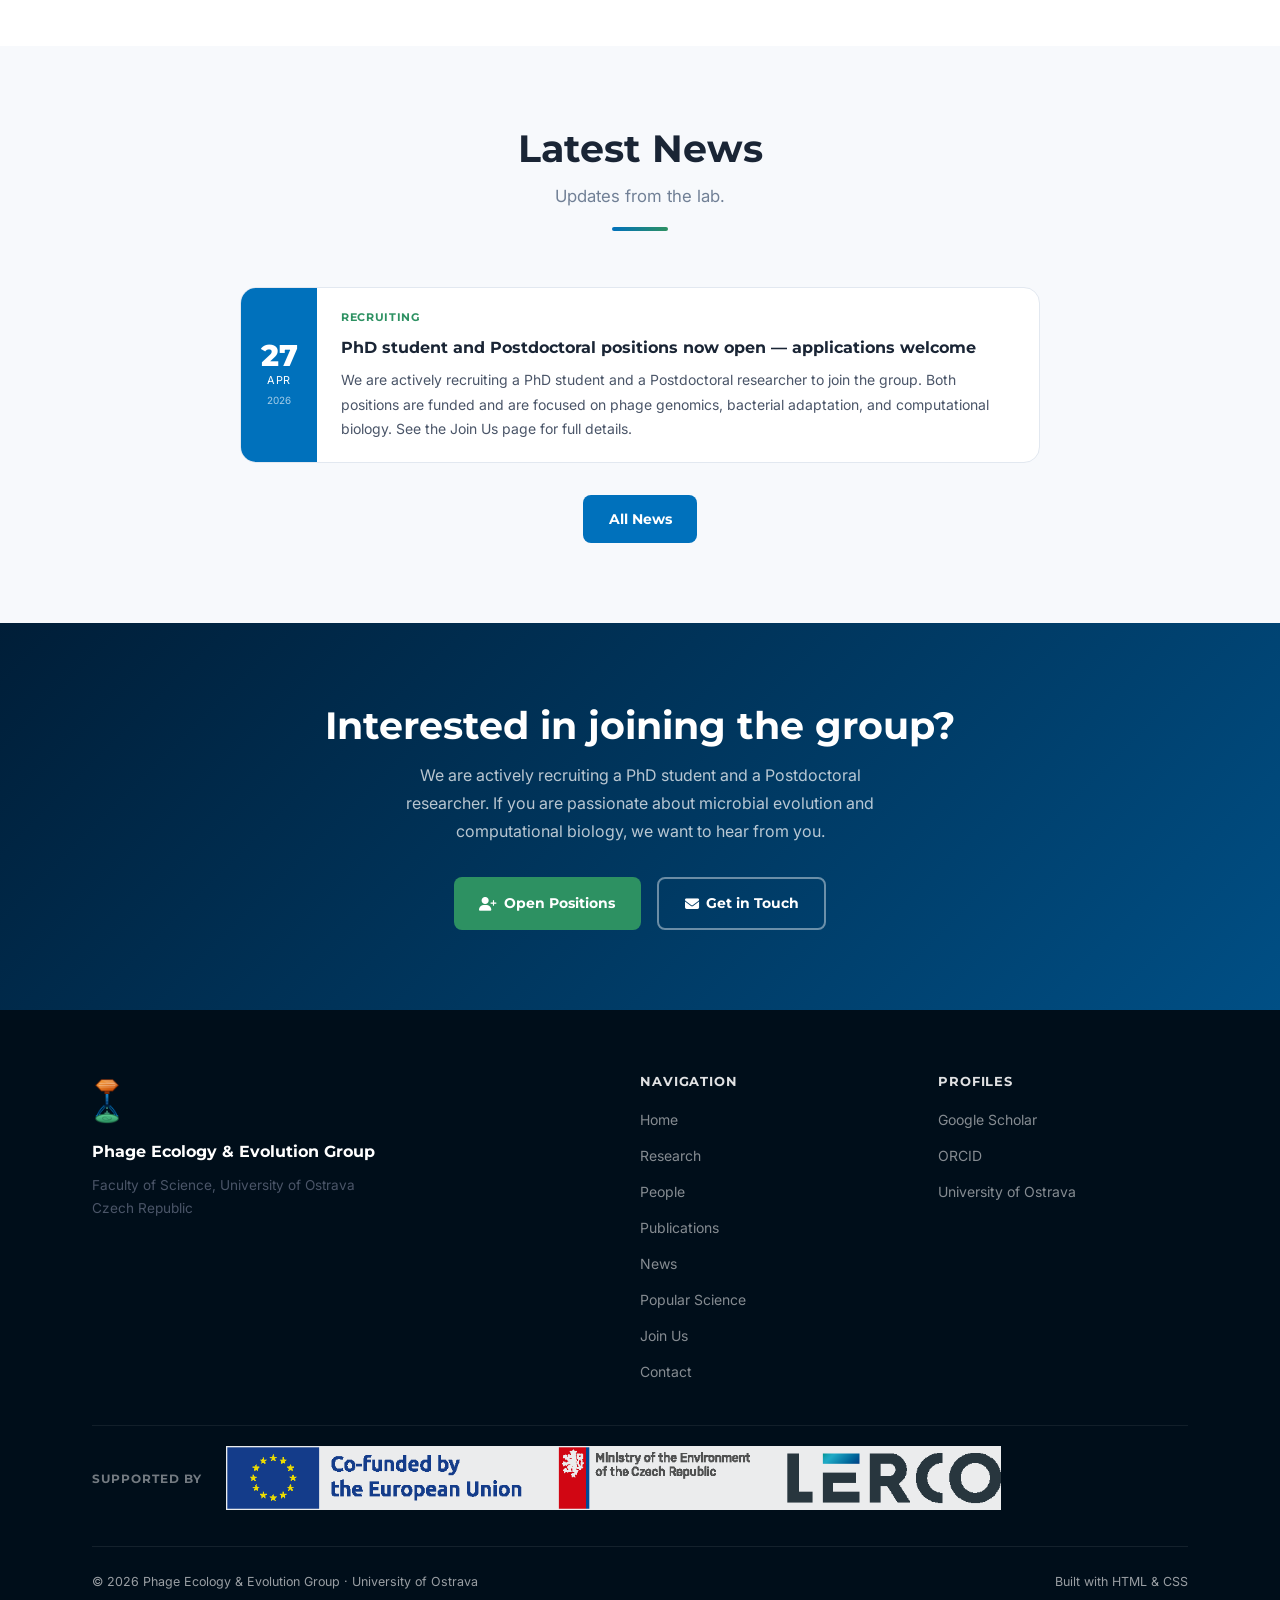
==== commit 7be22caf: "fix picture and wide logo in mobile app" ====
--- a/index.html
+++ b/index.html
@@ -136,11 +136,11 @@
 <!-- ABOUT SNIPPET -->
 <section class="section">
   <div class="container">
-    <div style="display:grid;grid-template-columns:1fr 1fr;gap:4rem;align-items:center;">
+    <div class="about-grid" style="gap:4rem;align-items:center;">
       <div>
         <span class="tag tag-b" style="margin-bottom:1rem;">About the Group</span>
-        <div style="display:flex;align-items:center;gap:1.25rem;margin:1rem 0 1.25rem;">
-          <img src="IMG_E7671.JPG" alt="Dr Bogna Smug" style="width:88px;height:88px;border-radius:50%;object-fit:cover;object-position:center top;border:3px solid var(--blue);flex-shrink:0;">
+        <div style="display:flex;align-items:center;gap:1.25rem;margin:1rem 0 1.25rem;flex-wrap:wrap;">
+          <img src="images/IMG_E7671.JPG" alt="Dr Bogna Smug" style="width:88px;height:88px;border-radius:50%;object-fit:cover;object-position:center top;border:3px solid var(--blue);flex-shrink:0;">
           <h2 style="margin-bottom:0;">Quantitative approaches to microbial life</h2>
         </div>
         <p>The Phage Ecology and Evolution Group, led by Dr Bogna Smug, uses a combination of mathematical modelling, data science, and bioinformatics to study how bacteria and their viruses interact, co-evolve, and shape one another's ecology.</p>
--- a/css/style.css
+++ b/css/style.css
@@ -150,6 +150,9 @@
 .rt.flip > * { direction: ltr; }
 @media (max-width: 820px) { .rt, .rt.flip { grid-template-columns: 1fr; direction: ltr; } }
 
+.about-grid { display: grid; grid-template-columns: 1fr 1fr; }
+@media (max-width: 820px) { .about-grid { grid-template-columns: 1fr; } }
+
 .rt-visual { border-radius: var(--r-lg); overflow: hidden; aspect-ratio: 4/3; position: relative; display: flex; align-items: center; justify-content: center; flex-direction: column; gap: 1.2rem; }
 .rv-1 { background: linear-gradient(135deg, #001e38 0%, #003f70 50%, #0071BC 100%); }
 .rv-2 { background: linear-gradient(135deg, #001525 0%, #003325 50%, #1D6344 100%); }
@@ -261,7 +264,7 @@
 @media (max-width: 720px) { .ft { grid-template-columns: 1fr; gap: 2rem; } }
 .ft-support { display: flex; align-items: center; gap: 1.5rem; padding: 1.25rem 0 1.75rem; border-top: 1px solid rgba(255,255,255,.07); margin-bottom: .5rem; flex-wrap: wrap; }
 .ft-support-label { font-size: .75rem; font-family: 'Montserrat', sans-serif; font-weight: 700; text-transform: uppercase; letter-spacing: .08em; color: rgba(255,255,255,.45); white-space: nowrap; }
-.ft-support-logo { height: auto; max-height: 64px; width: auto; max-width: none; opacity: .92; display: block; }
+.ft-support-logo { height: auto; max-height: 64px; width: auto; max-width: 100%; opacity: .92; display: block; }
 .ft-logo  { height: 38px; width: auto; margin-bottom: 1rem; filter: brightness(0) invert(1); opacity: .65; }
 .ft-name  { color: var(--white); font-family: 'Montserrat', sans-serif; font-weight: 700; font-size: 1rem; margin-bottom: .5rem; }
 .ft-desc  { font-size: .85rem; line-height: 1.7; }
